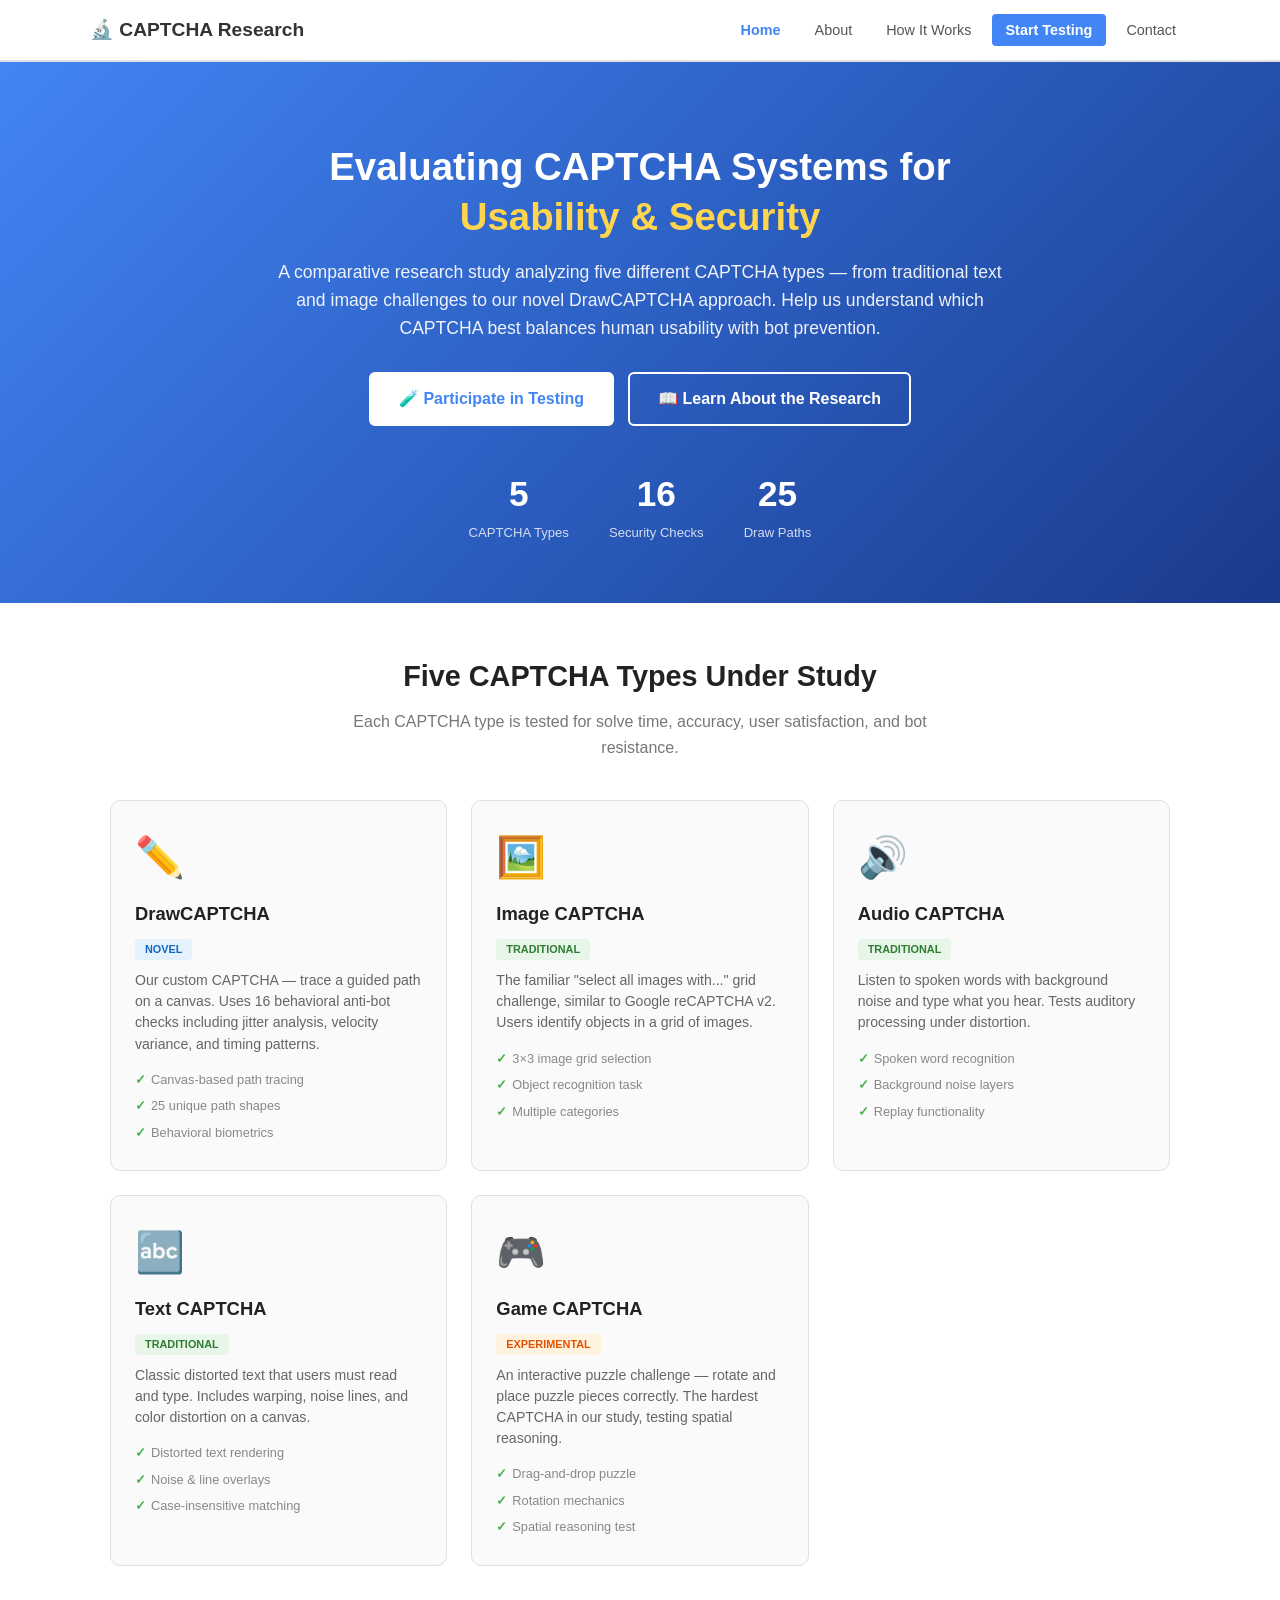
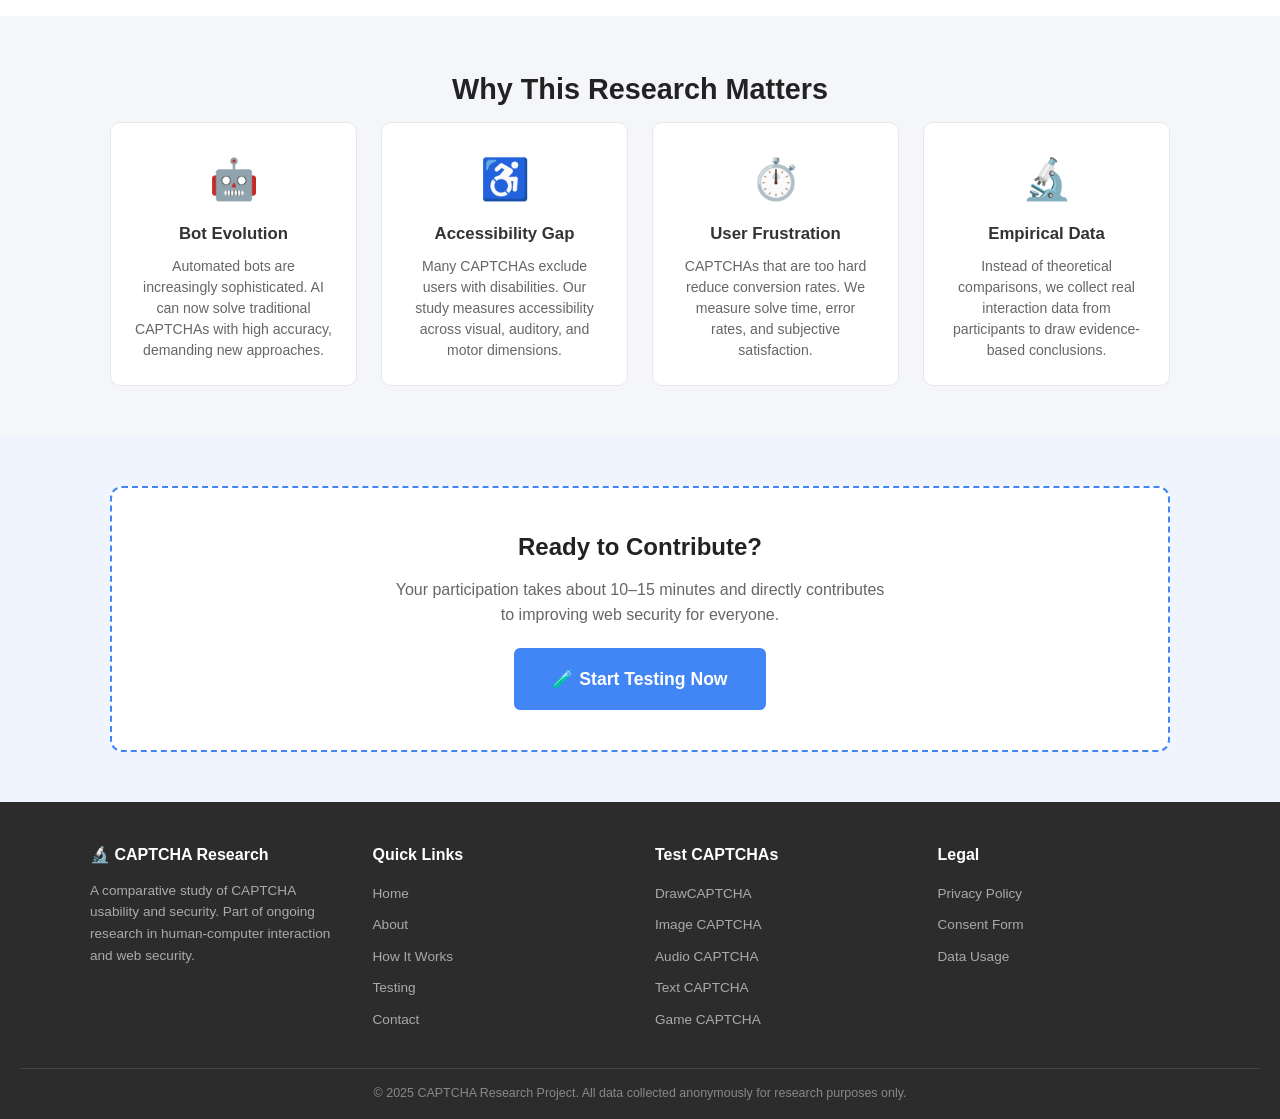
==== index.html @ d69b557e "Add site pages, CAPTCHA modules, styles & assets Introduce the initial website and CAPTCHA testing t" ====
<!DOCTYPE html>
<html lang="en">
<head>
    <meta charset="UTF-8">
    <meta name="viewport" content="width=device-width, initial-scale=1.0">
    <title>CAPTCHA Research - Home</title>
    <link rel="stylesheet" href="css/global.css">
    <link rel="stylesheet" href="css/navbar.css">
    <link rel="stylesheet" href="css/footer.css">
    <link rel="stylesheet" href="css/home.css">
</head>
<body>

    <!-- NAVBAR -->
    <nav class="navbar">
        <div class="nav-container">
            <a href="index.html" class="nav-logo">🔬 CAPTCHA Research</a>
            <button class="nav-toggle" id="navToggle" aria-label="Toggle menu">
                <span></span><span></span><span></span>
            </button>
            <ul class="nav-menu" id="navMenu">
                <li><a href="index.html" class="nav-link active">Home</a></li>
                <li><a href="about.html" class="nav-link">About</a></li>
                <li><a href="how-it-works.html" class="nav-link">How It Works</a></li>
                <li><a href="testing.html" class="nav-link nav-cta">Start Testing</a></li>
                <li><a href="contact.html" class="nav-link">Contact</a></li>
            </ul>
        </div>
    </nav>

    <!-- HERO -->
    <section class="hero">
        <div class="hero-content">
            <h1>Evaluating CAPTCHA Systems for <span class="highlight">Usability &amp; Security</span></h1>
            <p class="hero-subtitle">
                A comparative research study analyzing five different CAPTCHA types — 
                from traditional text and image challenges to our novel DrawCAPTCHA approach. 
                Help us understand which CAPTCHA best balances human usability with bot prevention.
            </p>
            <div class="hero-buttons">
                <a href="testing.html" class="btn btn-primary">🧪 Participate in Testing</a>
                <a href="about.html" class="btn btn-secondary">📖 Learn About the Research</a>
            </div>
            <div class="hero-stats">
                <div class="stat-item">
                    <span class="stat-number">5</span>
                    <span class="stat-label">CAPTCHA Types</span>
                </div>
                <div class="stat-item">
                    <span class="stat-number">16</span>
                    <span class="stat-label">Security Checks</span>
                </div>
                <div class="stat-item">
                    <span class="stat-number">25</span>
                    <span class="stat-label">Draw Paths</span>
                </div>
            </div>
        </div>
    </section>

    <!-- CAPTCHA TYPES OVERVIEW -->
    <section class="section captcha-overview">
        <div class="container">
            <h2 class="section-title">Five CAPTCHA Types Under Study</h2>
            <p class="section-subtitle">Each CAPTCHA type is tested for solve time, accuracy, user satisfaction, and bot resistance.</p>
            
            <div class="captcha-grid">
                <div class="captcha-card">
                    <div class="card-icon">✏️</div>
                    <h3>DrawCAPTCHA</h3>
                    <span class="card-badge novel">Novel</span>
                    <p>Our custom CAPTCHA — trace a guided path on a canvas. Uses 16 behavioral anti-bot checks including jitter analysis, velocity variance, and timing patterns.</p>
                    <ul class="card-features">
                        <li>Canvas-based path tracing</li>
                        <li>25 unique path shapes</li>
                        <li>Behavioral biometrics</li>
                    </ul>
                </div>
                <div class="captcha-card">
                    <div class="card-icon">🖼️</div>
                    <h3>Image CAPTCHA</h3>
                    <span class="card-badge traditional">Traditional</span>
                    <p>The familiar "select all images with..." grid challenge, similar to Google reCAPTCHA v2. Users identify objects in a grid of images.</p>
                    <ul class="card-features">
                        <li>3×3 image grid selection</li>
                        <li>Object recognition task</li>
                        <li>Multiple categories</li>
                    </ul>
                </div>
                <div class="captcha-card">
                    <div class="card-icon">🔊</div>
                    <h3>Audio CAPTCHA</h3>
                    <span class="card-badge traditional">Traditional</span>
                    <p>Listen to spoken words with background noise and type what you hear. Tests auditory processing under distortion.</p>
                    <ul class="card-features">
                        <li>Spoken word recognition</li>
                        <li>Background noise layers</li>
                        <li>Replay functionality</li>
                    </ul>
                </div>
                <div class="captcha-card">
                    <div class="card-icon">🔤</div>
                    <h3>Text CAPTCHA</h3>
                    <span class="card-badge traditional">Traditional</span>
                    <p>Classic distorted text that users must read and type. Includes warping, noise lines, and color distortion on a canvas.</p>
                    <ul class="card-features">
                        <li>Distorted text rendering</li>
                        <li>Noise &amp; line overlays</li>
                        <li>Case-insensitive matching</li>
                    </ul>
                </div>
                <div class="captcha-card">
                    <div class="card-icon">🎮</div>
                    <h3>Game CAPTCHA</h3>
                    <span class="card-badge experimental">Experimental</span>
                    <p>An interactive puzzle challenge — rotate and place puzzle pieces correctly. The hardest CAPTCHA in our study, testing spatial reasoning.</p>
                    <ul class="card-features">
                        <li>Drag-and-drop puzzle</li>
                        <li>Rotation mechanics</li>
                        <li>Spatial reasoning test</li>
                    </ul>
                </div>
            </div>
        </div>
    </section>

    <!-- WHY THIS RESEARCH -->
    <section class="section why-section">
        <div class="container">
            <h2 class="section-title">Why This Research Matters</h2>
            <div class="why-grid">
                <div class="why-item">
                    <div class="why-icon">🤖</div>
                    <h3>Bot Evolution</h3>
                    <p>Automated bots are increasingly sophisticated. AI can now solve traditional CAPTCHAs with high accuracy, demanding new approaches.</p>
                </div>
                <div class="why-item">
                    <div class="why-icon">♿</div>
                    <h3>Accessibility Gap</h3>
                    <p>Many CAPTCHAs exclude users with disabilities. Our study measures accessibility across visual, auditory, and motor dimensions.</p>
                </div>
                <div class="why-item">
                    <div class="why-icon">⏱️</div>
                    <h3>User Frustration</h3>
                    <p>CAPTCHAs that are too hard reduce conversion rates. We measure solve time, error rates, and subjective satisfaction.</p>
                </div>
                <div class="why-item">
                    <div class="why-icon">🔬</div>
                    <h3>Empirical Data</h3>
                    <p>Instead of theoretical comparisons, we collect real interaction data from participants to draw evidence-based conclusions.</p>
                </div>
            </div>
        </div>
    </section>

    <!-- CTA -->
    <section class="section cta-section">
        <div class="container">
            <div class="cta-box">
                <h2>Ready to Contribute?</h2>
                <p>Your participation takes about 10–15 minutes and directly contributes to improving web security for everyone.</p>
                <a href="testing.html" class="btn btn-primary btn-large">🧪 Start Testing Now</a>
            </div>
        </div>
    </section>

    <!-- FOOTER -->
    <footer class="footer">
        <div class="footer-container">
            <div class="footer-col">
                <h4>🔬 CAPTCHA Research</h4>
                <p>A comparative study of CAPTCHA usability and security. Part of ongoing research in human-computer interaction and web security.</p>
            </div>
            <div class="footer-col">
                <h4>Quick Links</h4>
                <ul>
                    <li><a href="index.html">Home</a></li>
                    <li><a href="about.html">About</a></li>
                    <li><a href="how-it-works.html">How It Works</a></li>
                    <li><a href="testing.html">Testing</a></li>
                    <li><a href="contact.html">Contact</a></li>
                </ul>
            </div>
            <div class="footer-col">
                <h4>Test CAPTCHAs</h4>
                <ul>
                    <li><a href="test/draw.html">DrawCAPTCHA</a></li>
                    <li><a href="test/image.html">Image CAPTCHA</a></li>
                    <li><a href="test/audio.html">Audio CAPTCHA</a></li>
                    <li><a href="test/text.html">Text CAPTCHA</a></li>
                    <li><a href="test/game.html">Game CAPTCHA</a></li>
                </ul>
            </div>
            <div class="footer-col">
                <h4>Legal</h4>
                <ul>
                    <li><a href="#">Privacy Policy</a></li>
                    <li><a href="#">Consent Form</a></li>
                    <li><a href="#">Data Usage</a></li>
                </ul>
            </div>
        </div>
        <div class="footer-bottom">
            <p>&copy; 2025 CAPTCHA Research Project. All data collected anonymously for research purposes only.</p>
        </div>
    </footer>

    <script src="js/global.js"></script>
</body>
</html>
---- css/global.css ----
/* ===== RESET & BASE ===== */
*, *::before, *::after {
    box-sizing: border-box;
    margin: 0;
    padding: 0;
}

html {
    scroll-behavior: smooth;
}

body {
    font-family: 'Segoe UI', Tahoma, Geneva, Verdana, sans-serif;
    color: #333;
    background: #f5f6fa;
    line-height: 1.6;
    min-height: 100vh;
    display: flex;
    flex-direction: column;
}

a {
    color: #4285f4;
    text-decoration: none;
}

a:hover {
    text-decoration: underline;
}

img {
    max-width: 100%;
    height: auto;
}

ul {
    list-style: none;
}

/* ===== CONTAINER ===== */
.container {
    width: 100%;
    max-width: 1100px;
    margin: 0 auto;
    padding: 0 20px;
}

/* ===== SECTIONS ===== */
.section {
    padding: 50px 0;
}

.section-title {
    text-align: center;
    font-size: 1.8rem;
    color: #222;
    margin-bottom: 10px;
}

.section-subtitle {
    text-align: center;
    color: #777;
    font-size: 1rem;
    margin-bottom: 40px;
    max-width: 650px;
    margin-left: auto;
    margin-right: auto;
}

/* ===== PAGE HEADER ===== */
.page-header {
    background: linear-gradient(135deg, #4285f4, #356bc4);
    color: #fff;
    padding: 50px 0 40px;
    text-align: center;
}

.page-header h1 {
    font-size: 2rem;
    margin-bottom: 8px;
}

.page-header-sub {
    font-size: 1.05rem;
    opacity: 0.9;
    max-width: 600px;
    margin: 0 auto;
}

/* ===== BUTTONS ===== */
.btn {
    display: inline-block;
    padding: 12px 28px;
    border-radius: 6px;
    font-size: 1rem;
    font-weight: 600;
    border: 2px solid transparent;
    cursor: pointer;
    transition: all 0.2s;
    text-decoration: none;
}

.btn:hover {
    text-decoration: none;
}

.btn-primary {
    background: #4285f4;
    color: #fff;
    border-color: #4285f4;
}

.btn-primary:hover {
    background: #3367d6;
    border-color: #3367d6;
}

.btn-secondary {
    background: transparent;
    color: #4285f4;
    border-color: #4285f4;
}

.btn-secondary:hover {
    background: #4285f4;
    color: #fff;
}

.btn-large {
    padding: 15px 36px;
    font-size: 1.1rem;
}

.btn-small {
    padding: 6px 14px;
    font-size: 0.8rem;
    border-radius: 4px;
    background: #eee;
    color: #333;
    border: 1px solid #ccc;
    cursor: pointer;
}

.btn-small:hover {
    background: #ddd;
}

/* ===== BADGES ===== */
.badge {
    display: inline-block;
    padding: 2px 10px;
    border-radius: 4px;
    font-size: 0.7rem;
    font-weight: bold;
    text-transform: uppercase;
}

.badge.novel, .card-badge.novel, .test-card-badge.novel, .detail-badge.novel {
    background: #e3f2fd;
    color: #1565c0;
}

.badge.traditional, .card-badge.traditional, .test-card-badge.traditional, .detail-badge.traditional {
    background: #e8f5e9;
    color: #2e7d32;
}

.badge.experimental, .card-badge.experimental, .test-card-badge.experimental, .detail-badge.experimental {
    background: #fff3e0;
    color: #e65100;
}

/* ===== CTA SECTION ===== */
.cta-section {
    background: #f0f4ff;
}

.cta-box {
    text-align: center;
    padding: 40px;
    background: #fff;
    border-radius: 12px;
    border: 2px dashed #4285f4;
}

.cta-box h2 {
    margin-bottom: 10px;
    color: #222;
}

.cta-box p {
    color: #666;
    margin-bottom: 20px;
    max-width: 500px;
    margin-left: auto;
    margin-right: auto;
}

/* ===== HONEYPOT ===== */
.hp-trap {
    position: absolute;
    left: -9999px;
    opacity: 0;
    height: 0;
    width: 0;
    overflow: hidden;
    pointer-events: none;
}

/* ===== RESPONSIVE ===== */
@media (max-width: 768px) {
    .section-title {
        font-size: 1.5rem;
    }

    .page-header h1 {
        font-size: 1.6rem;
    }

    .btn-large {
        padding: 12px 24px;
        font-size: 1rem;
    }
}

@media (max-width: 480px) {
    .container {
        padding: 0 15px;
    }

    .section {
        padding: 35px 0;
    }

    .section-title {
        font-size: 1.3rem;
    }
}
---- css/navbar.css ----
.navbar {
    background: #fff;
    border-bottom: 2px solid #e0e0e0;
    position: sticky;
    top: 0;
    z-index: 999;
    padding: 0 20px;
}

.nav-container {
    max-width: 1100px;
    margin: 0 auto;
    display: flex;
    align-items: center;
    justify-content: space-between;
    height: 60px;
}

.nav-logo {
    font-size: 1.2rem;
    font-weight: bold;
    color: #333;
    text-decoration: none;
}

.nav-logo:hover {
    text-decoration: none;
    color: #4285f4;
}

.nav-menu {
    display: flex;
    align-items: center;
    gap: 6px;
}

.nav-link {
    padding: 8px 14px;
    font-size: 0.9rem;
    color: #555;
    border-radius: 4px;
    transition: all 0.2s;
    text-decoration: none;
}

.nav-link:hover {
    background: #f0f0f0;
    color: #333;
    text-decoration: none;
}

.nav-link.active {
    color: #4285f4;
    font-weight: 600;
}

.nav-link.nav-cta {
    background: #4285f4;
    color: #fff;
    font-weight: 600;
}

.nav-link.nav-cta:hover {
    background: #3367d6;
}

.nav-link.nav-cta.active {
    background: #3367d6;
    color: #fff;
}

/* HAMBURGER */
.nav-toggle {
    display: none;
    flex-direction: column;
    gap: 5px;
    background: none;
    border: none;
    cursor: pointer;
    padding: 5px;
}

.nav-toggle span {
    display: block;
    width: 25px;
    height: 3px;
    background: #333;
    border-radius: 2px;
    transition: all 0.3s;
}

.nav-toggle.active span:nth-child(1) {
    transform: rotate(45deg) translate(5px, 6px);
}

.nav-toggle.active span:nth-child(2) {
    opacity: 0;
}

.nav-toggle.active span:nth-child(3) {
    transform: rotate(-45deg) translate(5px, -6px);
}

@media (max-width: 768px) {
    .nav-toggle {
        display: flex;
    }

    .nav-menu {
        display: none;
        position: absolute;
        top: 60px;
        left: 0;
        right: 0;
        background: #fff;
        flex-direction: column;
        padding: 15px 20px;
        border-bottom: 2px solid #e0e0e0;
        gap: 4px;
        box-shadow: 0 4px 12px rgba(0,0,0,0.1);
    }

    .nav-menu.active {
        display: flex;
    }

    .nav-link {
        width: 100%;
        padding: 12px 14px;
    }
}
---- css/footer.css ----
.footer {
    background: #2c2c2c;
    color: #ccc;
    padding: 40px 20px 0;
    margin-top: auto;
}

.footer-container {
    max-width: 1100px;
    margin: 0 auto;
    display: grid;
    grid-template-columns: repeat(auto-fit, minmax(200px, 1fr));
    gap: 30px;
    padding-bottom: 30px;
}

.footer-col h4 {
    color: #fff;
    margin-bottom: 12px;
    font-size: 1rem;
}

.footer-col p {
    font-size: 0.85rem;
    line-height: 1.6;
    color: #aaa;
}

.footer-col ul li {
    margin-bottom: 6px;
}

.footer-col ul li a {
    color: #aaa;
    font-size: 0.85rem;
    text-decoration: none;
}

.footer-col ul li a:hover {
    color: #fff;
    text-decoration: underline;
}

.footer-bottom {
    border-top: 1px solid #444;
    padding: 15px 0;
    text-align: center;
}

.footer-bottom p {
    font-size: 0.78rem;
    color: #888;
}

@media (max-width: 600px) {
    .footer-container {
        grid-template-columns: 1fr 1fr;
    }
}

@media (max-width: 400px) {
    .footer-container {
        grid-template-columns: 1fr;
    }
}
---- css/home.css ----
/* ===== HERO ===== */
.hero {
    background: linear-gradient(135deg, #4285f4 0%, #2c5fc2 50%, #1a3a8a 100%);
    color: #fff;
    padding: 80px 20px 60px;
    text-align: center;
}

.hero-content {
    max-width: 750px;
    margin: 0 auto;
}

.hero h1 {
    font-size: 2.4rem;
    line-height: 1.3;
    margin-bottom: 16px;
}

.hero .highlight {
    color: #ffd54f;
}

.hero-subtitle {
    font-size: 1.1rem;
    opacity: 0.92;
    margin-bottom: 30px;
    line-height: 1.6;
}

.hero-buttons {
    display: flex;
    gap: 14px;
    justify-content: center;
    flex-wrap: wrap;
    margin-bottom: 40px;
}

.hero-buttons .btn-primary {
    background: #fff;
    color: #4285f4;
    border-color: #fff;
}

.hero-buttons .btn-primary:hover {
    background: #e8eef9;
}

.hero-buttons .btn-secondary {
    border-color: #fff;
    color: #fff;
}

.hero-buttons .btn-secondary:hover {
    background: rgba(255,255,255,0.15);
}

.hero-stats {
    display: flex;
    justify-content: center;
    gap: 40px;
    flex-wrap: wrap;
}

.stat-item {
    text-align: center;
}

.stat-number {
    display: block;
    font-size: 2.2rem;
    font-weight: bold;
}

.stat-label {
    display: block;
    font-size: 0.82rem;
    opacity: 0.8;
}

/* ===== CAPTCHA OVERVIEW GRID ===== */
.captcha-overview {
    background: #fff;
}

.captcha-grid {
    display: grid;
    grid-template-columns: repeat(auto-fit, minmax(250px, 1fr));
    gap: 24px;
}

.captcha-card {
    background: #fafafa;
    border: 1px solid #e0e0e0;
    border-radius: 10px;
    padding: 24px;
    transition: all 0.25s;
    position: relative;
}

.captcha-card:hover {
    transform: translateY(-4px);
    box-shadow: 0 8px 25px rgba(0,0,0,0.1);
    border-color: #4285f4;
}

.card-icon {
    font-size: 2.5rem;
    margin-bottom: 10px;
}

.captcha-card h3 {
    font-size: 1.15rem;
    margin-bottom: 6px;
    color: #222;
}

.card-badge {
    display: inline-block;
    padding: 2px 10px;
    border-radius: 4px;
    font-size: 0.68rem;
    font-weight: bold;
    text-transform: uppercase;
    margin-bottom: 10px;
}

.captcha-card p {
    font-size: 0.88rem;
    color: #666;
    margin-bottom: 12px;
    line-height: 1.5;
}

.card-features {
    list-style: none;
    padding: 0;
}

.card-features li {
    font-size: 0.8rem;
    color: #888;
    padding: 3px 0;
    padding-left: 16px;
    position: relative;
}

.card-features li::before {
    content: '✓';
    position: absolute;
    left: 0;
    color: #4caf50;
    font-weight: bold;
}

/* ===== WHY SECTION ===== */
.why-section {
    background: #f5f6fa;
}

.why-grid {
    display: grid;
    grid-template-columns: repeat(auto-fit, minmax(230px, 1fr));
    gap: 24px;
}

.why-item {
    background: #fff;
    border: 1px solid #e8e8e8;
    border-radius: 10px;
    padding: 24px;
    text-align: center;
}

.why-icon {
    font-size: 2.5rem;
    margin-bottom: 10px;
}

.why-item h3 {
    font-size: 1.05rem;
    margin-bottom: 8px;
    color: #333;
}

.why-item p {
    font-size: 0.88rem;
    color: #666;
    line-height: 1.5;
}

/* ===== RESPONSIVE ===== */
@media (max-width: 768px) {
    .hero h1 {
        font-size: 1.8rem;
    }

    .hero-subtitle {
        font-size: 1rem;
    }

    .hero-stats {
        gap: 24px;
    }

    .stat-number {
        font-size: 1.8rem;
    }
}

@media (max-width: 480px) {
    .hero {
        padding: 50px 15px 40px;
    }

    .hero h1 {
        font-size: 1.5rem;
    }

    .captcha-grid {
        grid-template-columns: 1fr;
    }
}
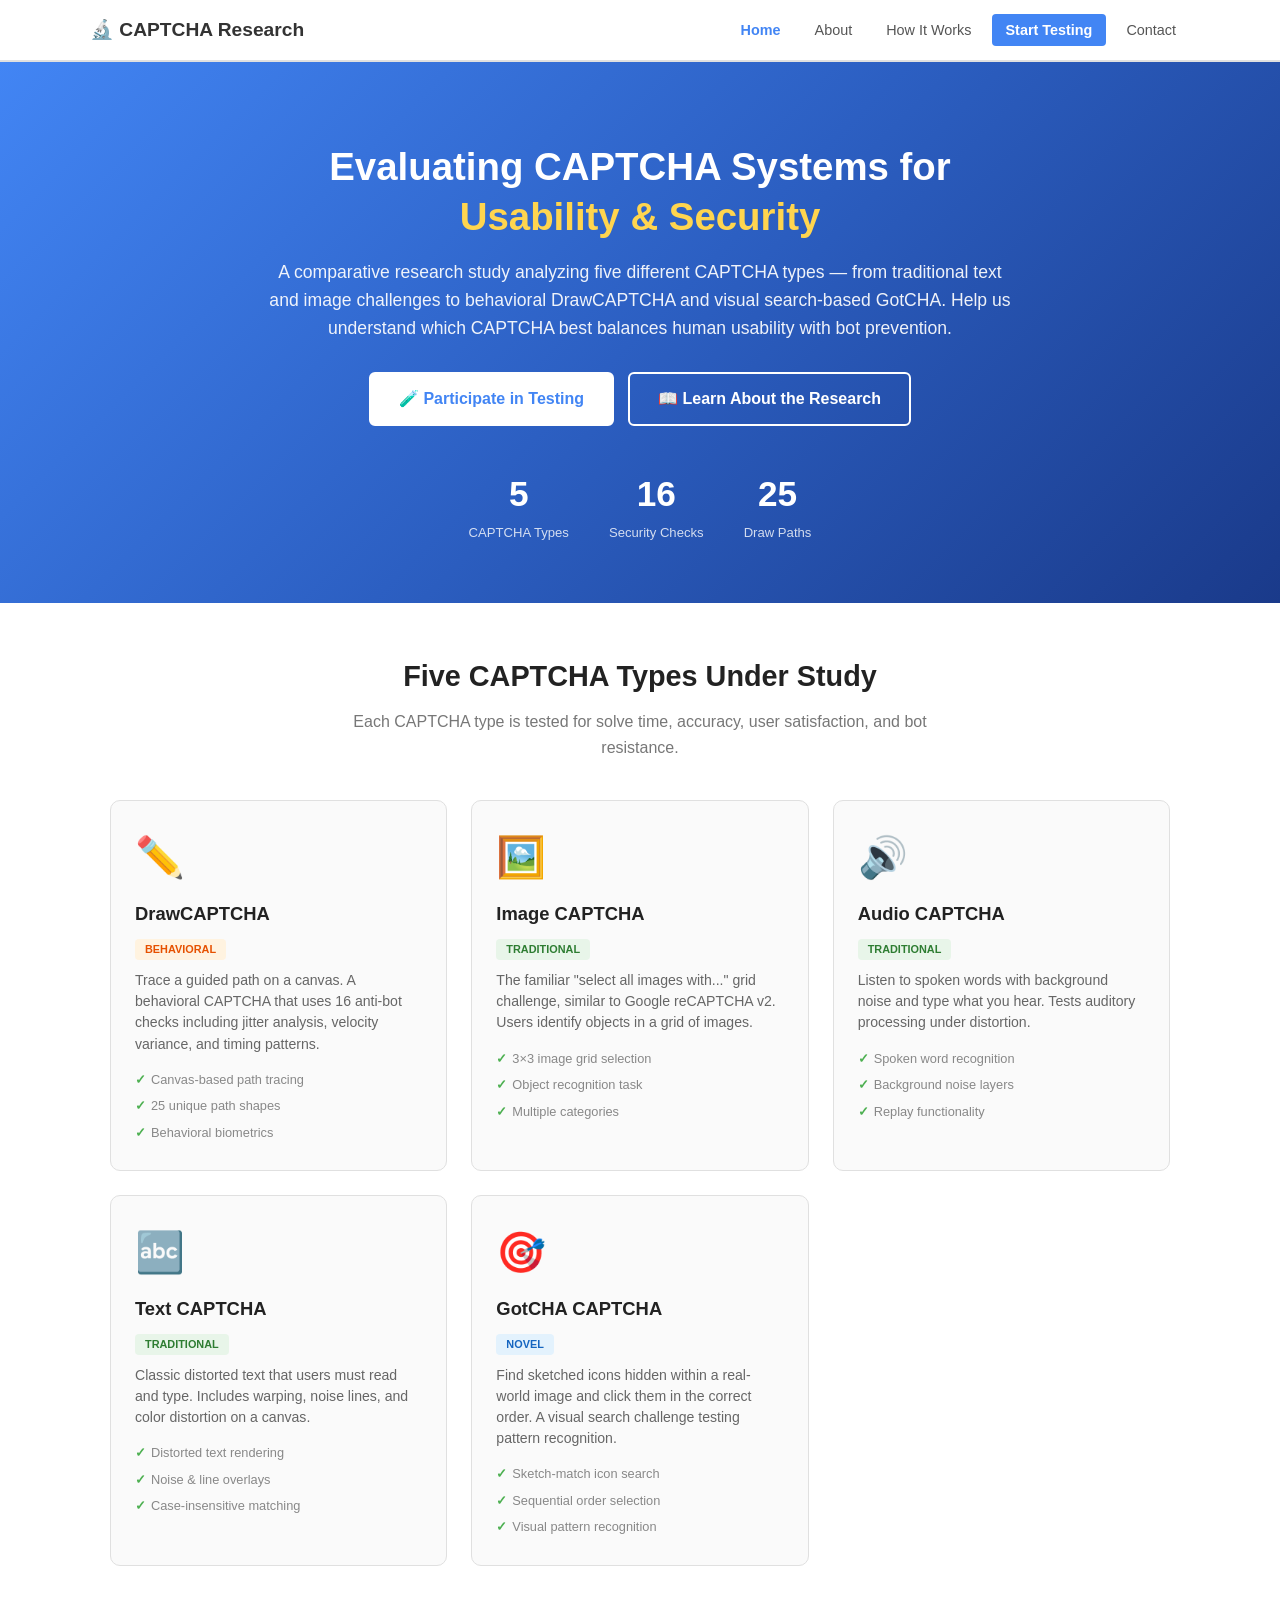
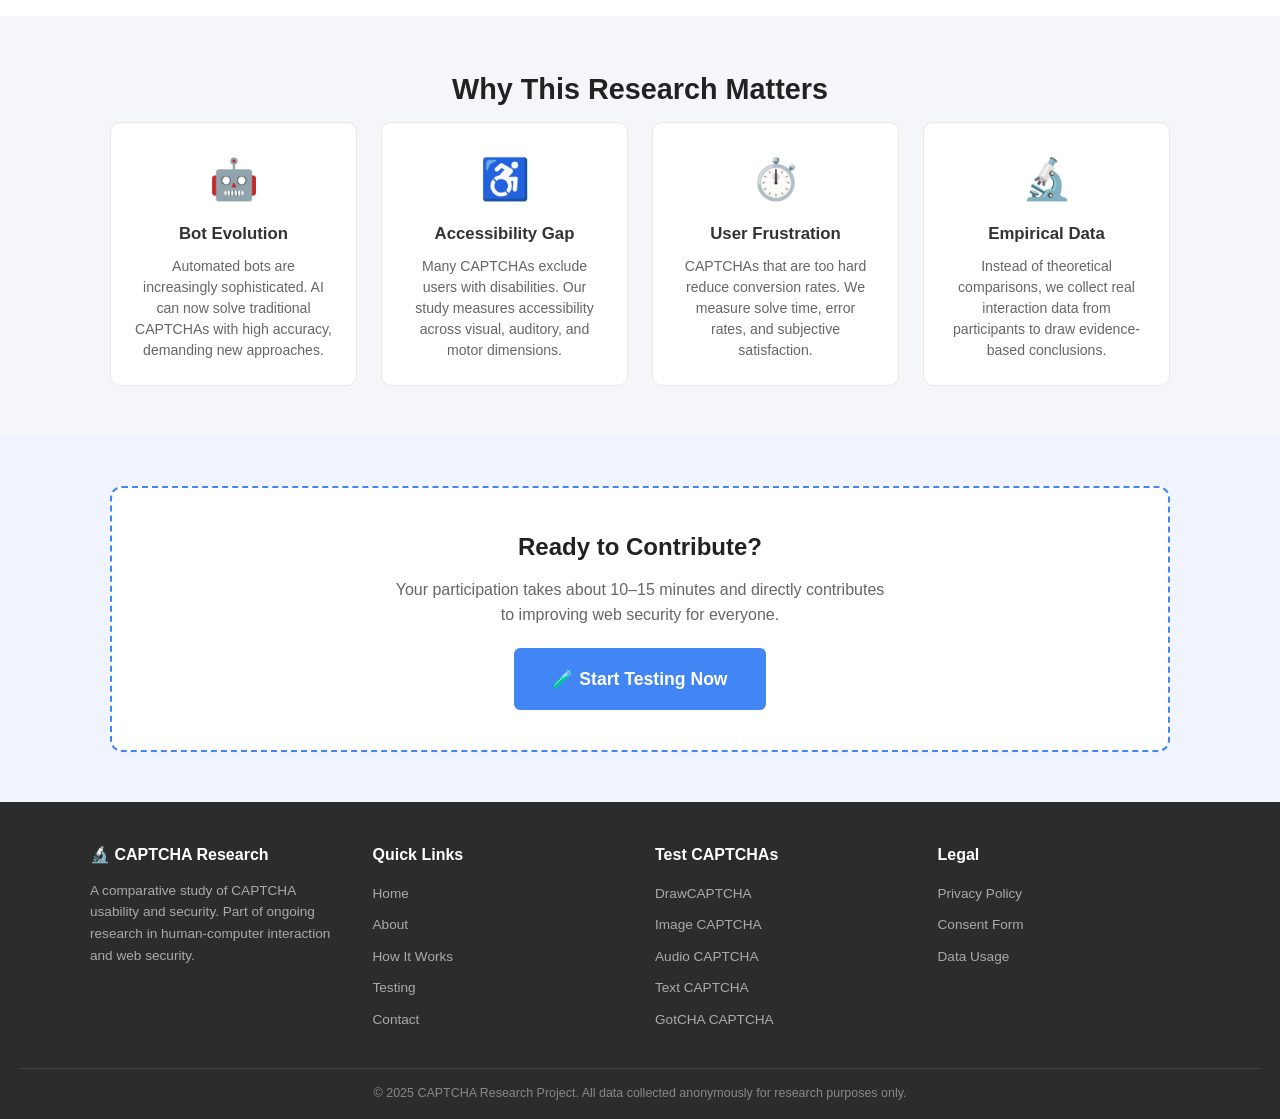
==== commit ed324673: "Add GotCHA CAPTCHA & responsive UI updates Replace the previous "Game CAPTCHA" with a new GotCHA vis" ====
--- a/index.html
+++ b/index.html
@@ -34,7 +34,7 @@
             <h1>Evaluating CAPTCHA Systems for <span class="highlight">Usability &amp; Security</span></h1>
             <p class="hero-subtitle">
                 A comparative research study analyzing five different CAPTCHA types — 
-                from traditional text and image challenges to our novel DrawCAPTCHA approach. 
+                from traditional text and image challenges to behavioral DrawCAPTCHA and visual search-based GotCHA. 
                 Help us understand which CAPTCHA best balances human usability with bot prevention.
             </p>
             <div class="hero-buttons">
@@ -68,8 +68,8 @@
                 <div class="captcha-card">
                     <div class="card-icon">✏️</div>
                     <h3>DrawCAPTCHA</h3>
-                    <span class="card-badge novel">Novel</span>
-                    <p>Our custom CAPTCHA — trace a guided path on a canvas. Uses 16 behavioral anti-bot checks including jitter analysis, velocity variance, and timing patterns.</p>
+                    <span class="card-badge experimental">Behavioral</span>
+                    <p>Trace a guided path on a canvas. A behavioral CAPTCHA that uses 16 anti-bot checks including jitter analysis, velocity variance, and timing patterns.</p>
                     <ul class="card-features">
                         <li>Canvas-based path tracing</li>
                         <li>25 unique path shapes</li>
@@ -110,14 +110,14 @@
                     </ul>
                 </div>
                 <div class="captcha-card">
-                    <div class="card-icon">🎮</div>
-                    <h3>Game CAPTCHA</h3>
-                    <span class="card-badge experimental">Experimental</span>
-                    <p>An interactive puzzle challenge — rotate and place puzzle pieces correctly. The hardest CAPTCHA in our study, testing spatial reasoning.</p>
-                    <ul class="card-features">
-                        <li>Drag-and-drop puzzle</li>
-                        <li>Rotation mechanics</li>
-                        <li>Spatial reasoning test</li>
+                    <div class="card-icon">🎯</div>
+                    <h3>GotCHA CAPTCHA</h3>
+                    <span class="card-badge novel">Novel</span>
+                    <p>Find sketched icons hidden within a real-world image and click them in the correct order. A visual search challenge testing pattern recognition.</p>
+                    <ul class="card-features">
+                        <li>Sketch-match icon search</li>
+                        <li>Sequential order selection</li>
+                        <li>Visual pattern recognition</li>
                     </ul>
                 </div>
             </div>
@@ -188,7 +188,7 @@
                     <li><a href="test/image.html">Image CAPTCHA</a></li>
                     <li><a href="test/audio.html">Audio CAPTCHA</a></li>
                     <li><a href="test/text.html">Text CAPTCHA</a></li>
-                    <li><a href="test/game.html">Game CAPTCHA</a></li>
+                    <li><a href="test/gotcha.html">GotCHA CAPTCHA</a></li>
                 </ul>
             </div>
             <div class="footer-col">
--- a/css/global.css
+++ b/css/global.css
@@ -1,238 +1,256 @@
-/* ===== RESET & BASE ===== */
-*, *::before, *::after {
-    box-sizing: border-box;
-    margin: 0;
-    padding: 0;
-}
-
-html {
-    scroll-behavior: smooth;
-}
-
-body {
-    font-family: 'Segoe UI', Tahoma, Geneva, Verdana, sans-serif;
-    color: #333;
-    background: #f5f6fa;
-    line-height: 1.6;
-    min-height: 100vh;
-    display: flex;
-    flex-direction: column;
-}
-
-a {
-    color: #4285f4;
-    text-decoration: none;
-}
-
-a:hover {
-    text-decoration: underline;
-}
-
-img {
-    max-width: 100%;
-    height: auto;
-}
-
-ul {
-    list-style: none;
-}
-
-/* ===== CONTAINER ===== */
-.container {
-    width: 100%;
-    max-width: 1100px;
-    margin: 0 auto;
-    padding: 0 20px;
-}
-
-/* ===== SECTIONS ===== */
-.section {
-    padding: 50px 0;
-}
-
-.section-title {
-    text-align: center;
-    font-size: 1.8rem;
-    color: #222;
-    margin-bottom: 10px;
-}
-
-.section-subtitle {
-    text-align: center;
-    color: #777;
-    font-size: 1rem;
-    margin-bottom: 40px;
-    max-width: 650px;
-    margin-left: auto;
-    margin-right: auto;
-}
-
-/* ===== PAGE HEADER ===== */
-.page-header {
-    background: linear-gradient(135deg, #4285f4, #356bc4);
-    color: #fff;
-    padding: 50px 0 40px;
-    text-align: center;
-}
-
-.page-header h1 {
-    font-size: 2rem;
-    margin-bottom: 8px;
-}
-
-.page-header-sub {
-    font-size: 1.05rem;
-    opacity: 0.9;
-    max-width: 600px;
-    margin: 0 auto;
-}
-
-/* ===== BUTTONS ===== */
-.btn {
-    display: inline-block;
-    padding: 12px 28px;
-    border-radius: 6px;
-    font-size: 1rem;
-    font-weight: 600;
-    border: 2px solid transparent;
-    cursor: pointer;
-    transition: all 0.2s;
-    text-decoration: none;
-}
-
-.btn:hover {
-    text-decoration: none;
-}
-
-.btn-primary {
-    background: #4285f4;
-    color: #fff;
-    border-color: #4285f4;
-}
-
-.btn-primary:hover {
-    background: #3367d6;
-    border-color: #3367d6;
-}
-
-.btn-secondary {
-    background: transparent;
-    color: #4285f4;
-    border-color: #4285f4;
-}
-
-.btn-secondary:hover {
-    background: #4285f4;
-    color: #fff;
-}
-
-.btn-large {
-    padding: 15px 36px;
-    font-size: 1.1rem;
-}
-
-.btn-small {
-    padding: 6px 14px;
-    font-size: 0.8rem;
-    border-radius: 4px;
-    background: #eee;
-    color: #333;
-    border: 1px solid #ccc;
-    cursor: pointer;
-}
-
-.btn-small:hover {
-    background: #ddd;
-}
-
-/* ===== BADGES ===== */
-.badge {
-    display: inline-block;
-    padding: 2px 10px;
-    border-radius: 4px;
-    font-size: 0.7rem;
-    font-weight: bold;
-    text-transform: uppercase;
-}
-
-.badge.novel, .card-badge.novel, .test-card-badge.novel, .detail-badge.novel {
-    background: #e3f2fd;
-    color: #1565c0;
-}
-
-.badge.traditional, .card-badge.traditional, .test-card-badge.traditional, .detail-badge.traditional {
-    background: #e8f5e9;
-    color: #2e7d32;
-}
-
-.badge.experimental, .card-badge.experimental, .test-card-badge.experimental, .detail-badge.experimental {
-    background: #fff3e0;
-    color: #e65100;
-}
-
-/* ===== CTA SECTION ===== */
-.cta-section {
-    background: #f0f4ff;
-}
-
-.cta-box {
-    text-align: center;
-    padding: 40px;
-    background: #fff;
-    border-radius: 12px;
-    border: 2px dashed #4285f4;
-}
-
-.cta-box h2 {
-    margin-bottom: 10px;
-    color: #222;
-}
-
-.cta-box p {
-    color: #666;
-    margin-bottom: 20px;
-    max-width: 500px;
-    margin-left: auto;
-    margin-right: auto;
-}
-
-/* ===== HONEYPOT ===== */
-.hp-trap {
-    position: absolute;
-    left: -9999px;
-    opacity: 0;
-    height: 0;
-    width: 0;
-    overflow: hidden;
-    pointer-events: none;
-}
-
-/* ===== RESPONSIVE ===== */
-@media (max-width: 768px) {
-    .section-title {
-        font-size: 1.5rem;
-    }
-
-    .page-header h1 {
-        font-size: 1.6rem;
-    }
-
-    .btn-large {
-        padding: 12px 24px;
-        font-size: 1rem;
-    }
-}
-
-@media (max-width: 480px) {
-    .container {
-        padding: 0 15px;
-    }
-
-    .section {
-        padding: 35px 0;
-    }
-
-    .section-title {
-        font-size: 1.3rem;
-    }
-}+/* ===== RESET & BASE ===== */
+*, *::before, *::after {
+    box-sizing: border-box;
+    margin: 0;
+    padding: 0;
+}
+
+html {
+    scroll-behavior: smooth;
+}
+
+body {
+    font-family: 'Segoe UI', Tahoma, Geneva, Verdana, sans-serif;
+    color: #333;
+    background: #f5f6fa;
+    line-height: 1.6;
+    min-height: 100vh;
+    min-height: 100dvh;
+    display: flex;
+    flex-direction: column;
+    overflow-x: hidden;
+}
+
+a {
+    color: #4285f4;
+    text-decoration: none;
+}
+
+a:hover {
+    text-decoration: underline;
+}
+
+img {
+    max-width: 100%;
+    height: auto;
+}
+
+ul {
+    list-style: none;
+}
+
+/* ===== CONTAINER ===== */
+.container {
+    width: 100%;
+    max-width: 1100px;
+    margin: 0 auto;
+    padding: 0 20px;
+}
+
+/* ===== SECTIONS ===== */
+.section {
+    padding: 50px 0;
+}
+
+.section-title {
+    text-align: center;
+    font-size: 1.8rem;
+    color: #222;
+    margin-bottom: 10px;
+}
+
+.section-subtitle {
+    text-align: center;
+    color: #777;
+    font-size: 1rem;
+    margin-bottom: 40px;
+    max-width: 650px;
+    margin-left: auto;
+    margin-right: auto;
+}
+
+/* ===== PAGE HEADER ===== */
+.page-header {
+    background: linear-gradient(135deg, #4285f4, #356bc4);
+    color: #fff;
+    padding: 50px 0 40px;
+    text-align: center;
+}
+
+.page-header h1 {
+    font-size: 2rem;
+    margin-bottom: 8px;
+}
+
+.page-header-sub {
+    font-size: 1.05rem;
+    opacity: 0.9;
+    max-width: 600px;
+    margin: 0 auto;
+}
+
+/* ===== BUTTONS ===== */
+.btn {
+    display: inline-block;
+    padding: 12px 28px;
+    border-radius: 6px;
+    font-size: 1rem;
+    font-weight: 600;
+    border: 2px solid transparent;
+    cursor: pointer;
+    transition: all 0.2s;
+    text-decoration: none;
+}
+
+.btn:hover {
+    text-decoration: none;
+}
+
+.btn-primary {
+    background: #4285f4;
+    color: #fff;
+    border-color: #4285f4;
+}
+
+.btn-primary:hover {
+    background: #3367d6;
+    border-color: #3367d6;
+}
+
+.btn-secondary {
+    background: transparent;
+    color: #4285f4;
+    border-color: #4285f4;
+}
+
+.btn-secondary:hover {
+    background: #4285f4;
+    color: #fff;
+}
+
+.btn-large {
+    padding: 15px 36px;
+    font-size: 1.1rem;
+}
+
+.btn-small {
+    padding: 6px 14px;
+    font-size: 0.8rem;
+    border-radius: 4px;
+    background: #eee;
+    color: #333;
+    border: 1px solid #ccc;
+    cursor: pointer;
+}
+
+.btn-small:hover {
+    background: #ddd;
+}
+
+/* ===== BADGES ===== */
+.badge {
+    display: inline-block;
+    padding: 2px 10px;
+    border-radius: 4px;
+    font-size: 0.7rem;
+    font-weight: bold;
+    text-transform: uppercase;
+}
+
+.badge.novel, .card-badge.novel, .test-card-badge.novel, .detail-badge.novel {
+    background: #e3f2fd;
+    color: #1565c0;
+}
+
+.badge.traditional, .card-badge.traditional, .test-card-badge.traditional, .detail-badge.traditional {
+    background: #e8f5e9;
+    color: #2e7d32;
+}
+
+.badge.experimental, .card-badge.experimental, .test-card-badge.experimental, .detail-badge.experimental {
+    background: #fff3e0;
+    color: #e65100;
+}
+
+/* ===== CTA SECTION ===== */
+.cta-section {
+    background: #f0f4ff;
+}
+
+.cta-box {
+    text-align: center;
+    padding: 40px;
+    background: #fff;
+    border-radius: 12px;
+    border: 2px dashed #4285f4;
+}
+
+.cta-box h2 {
+    margin-bottom: 10px;
+    color: #222;
+}
+
+.cta-box p {
+    color: #666;
+    margin-bottom: 20px;
+    max-width: 500px;
+    margin-left: auto;
+    margin-right: auto;
+}
+
+/* ===== HONEYPOT ===== */
+.hp-trap {
+    position: absolute;
+    left: -9999px;
+    opacity: 0;
+    height: 0;
+    width: 0;
+    overflow: hidden;
+    pointer-events: none;
+}
+
+/* ===== RESPONSIVE ===== */
+@media (max-width: 768px) {
+    .section-title {
+        font-size: 1.5rem;
+    }
+
+    .page-header h1 {
+        font-size: 1.6rem;
+    }
+
+    .btn-large {
+        padding: 12px 24px;
+        font-size: 1rem;
+    }
+
+    .section {
+        padding: 25px 0;
+    }
+}
+
+@media (max-width: 480px) {
+    .container {
+        padding: 0 12px;
+    }
+
+    .section {
+        padding: 15px 0;
+    }
+
+    .section-title {
+        font-size: 1.3rem;
+    }
+
+    .page-header {
+        padding: 30px 0 24px;
+    }
+
+    .page-header h1 {
+        font-size: 1.4rem;
+    }
+
+    .page-header-sub {
+        font-size: 0.9rem;
+    }
+}
